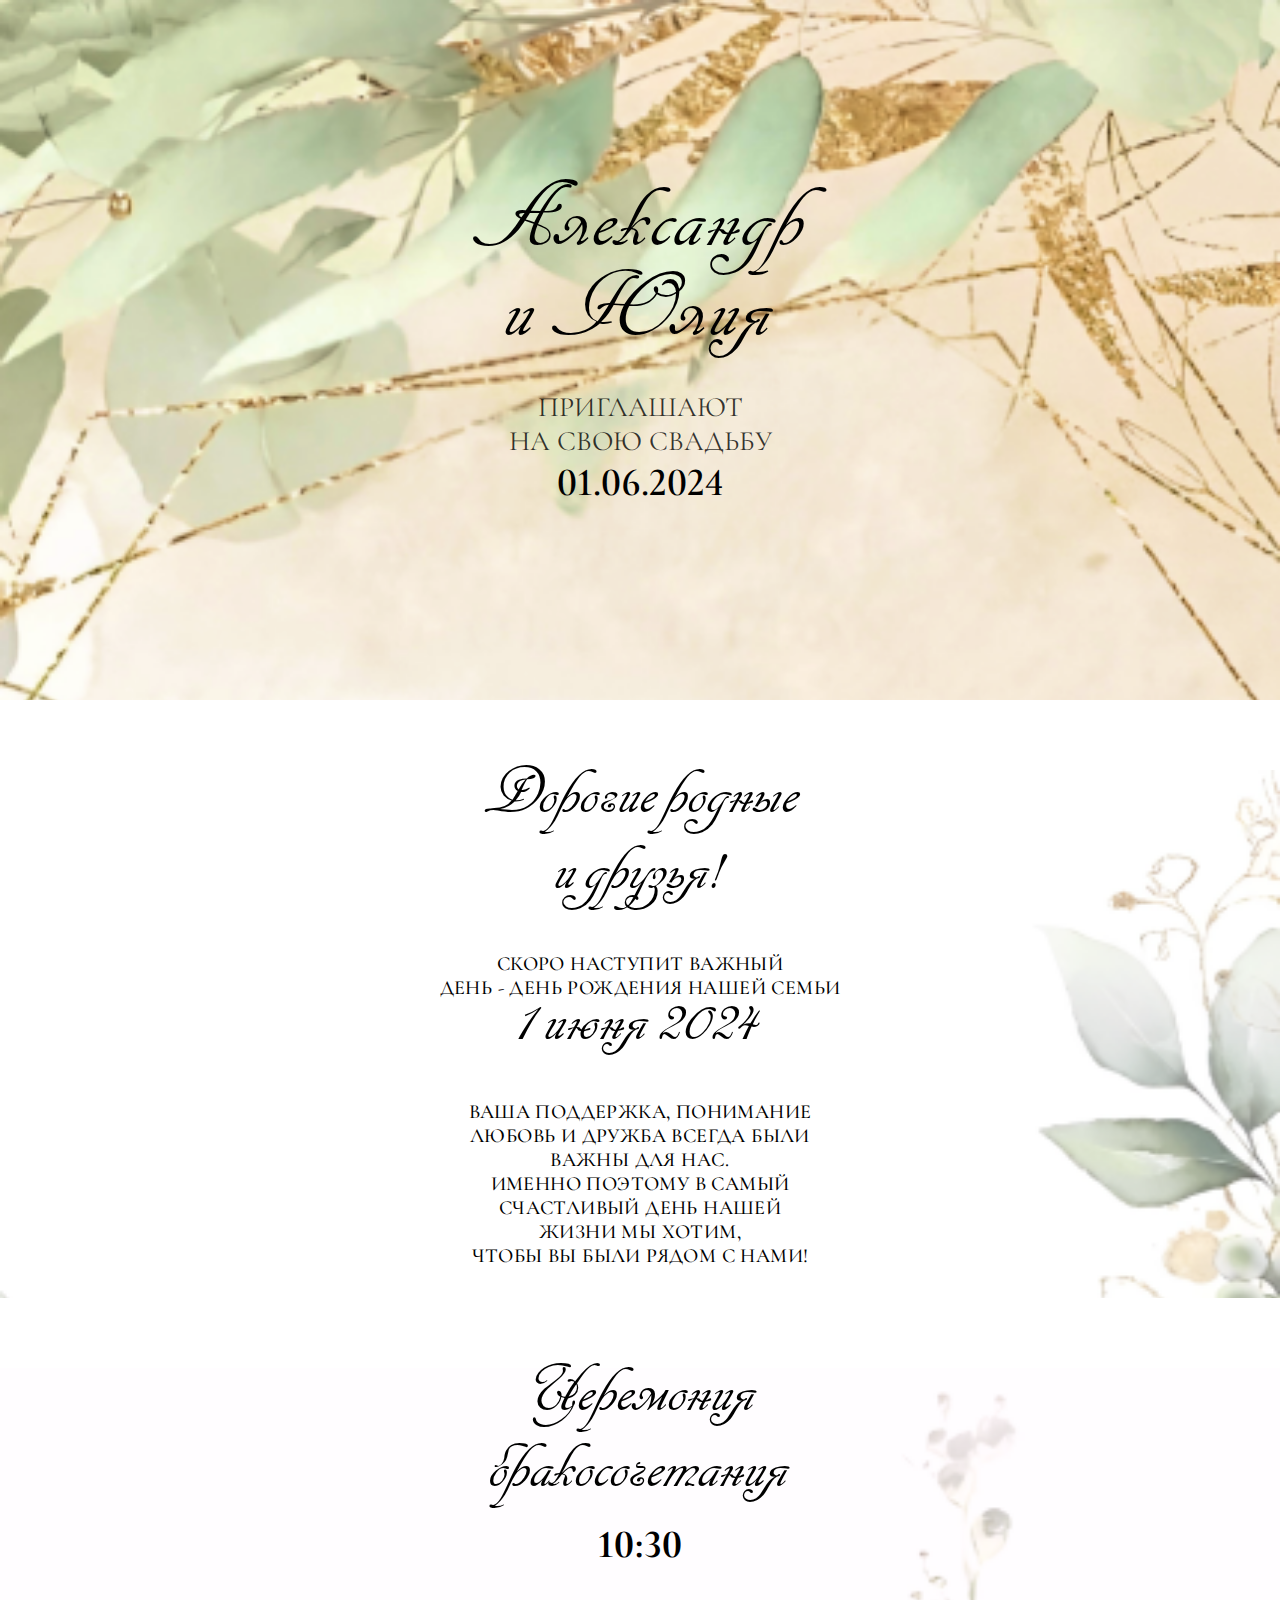
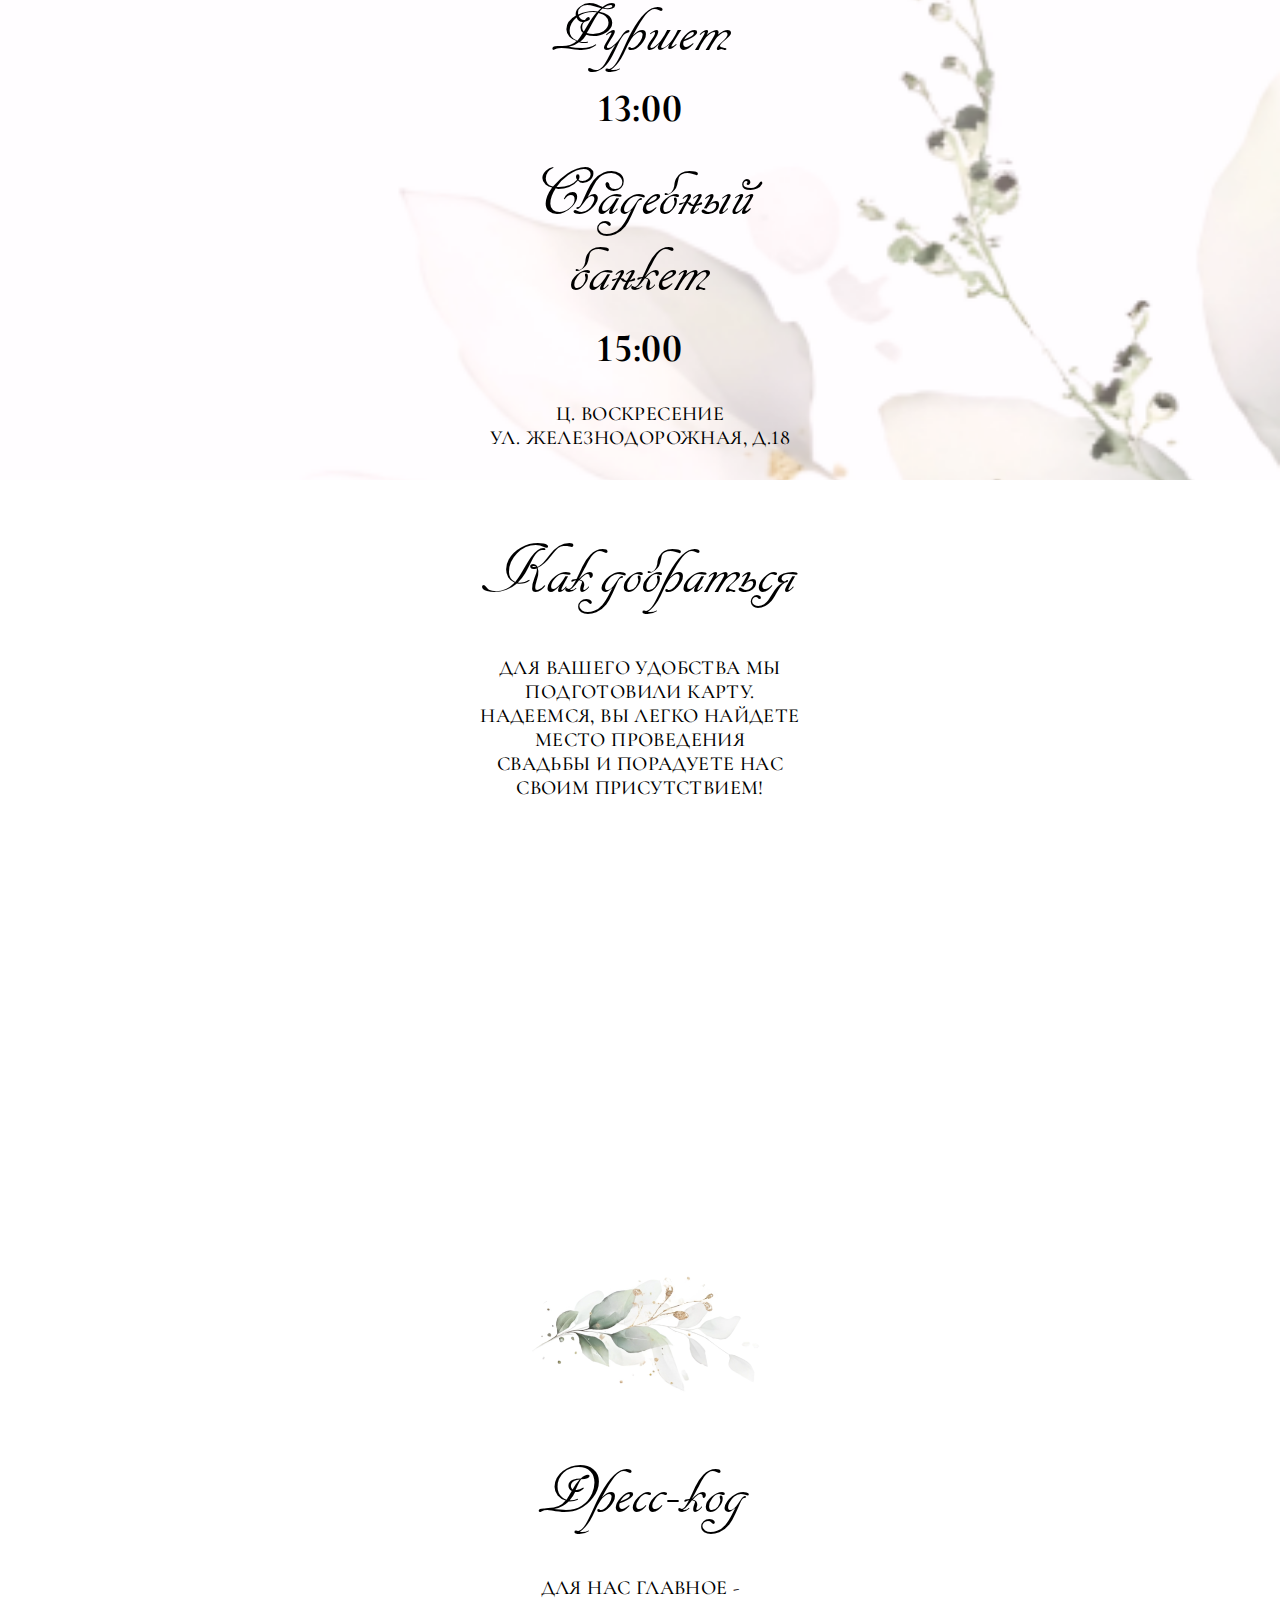
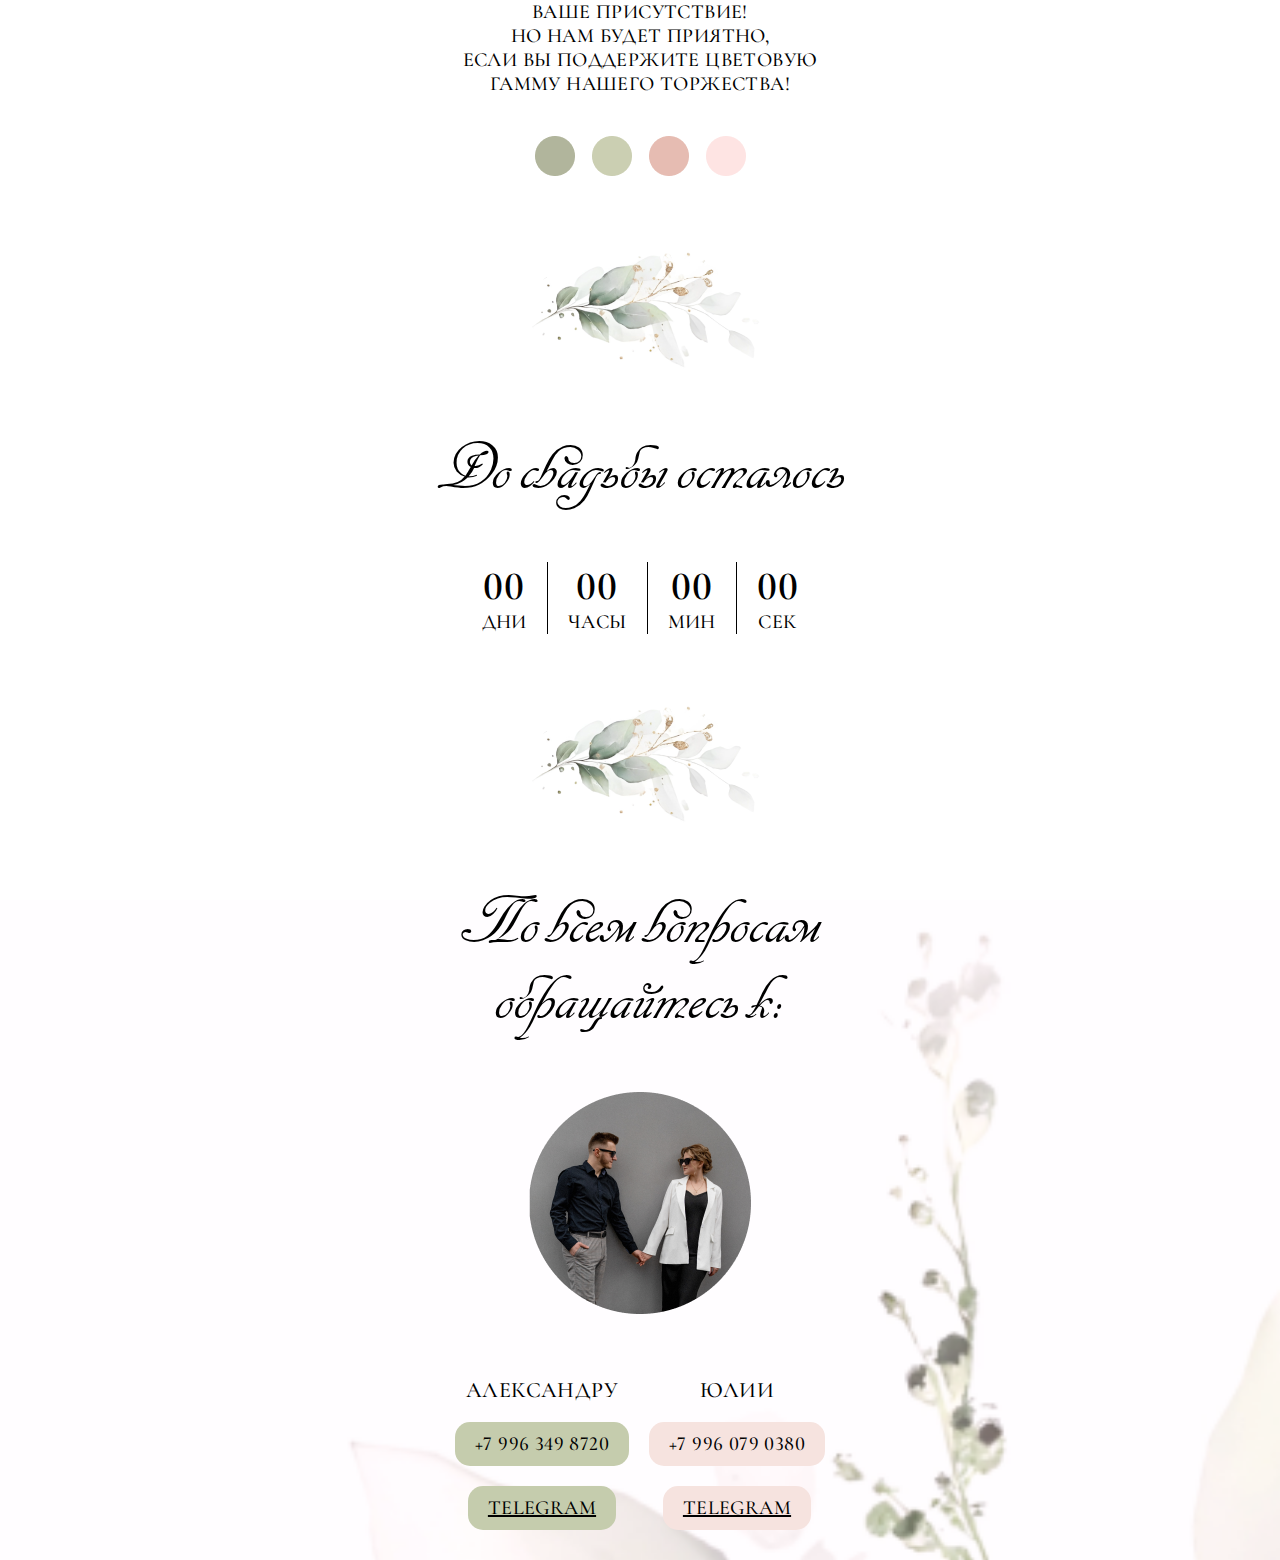
==== index.html @ e4b059ee "Add files via upload" ====
<!DOCTYPE html>
<html lang="ru">

<head>
    <title>Приглашение на свадьбу</title>
    <meta charset="UTF-8">
    <meta name="description" content="Приглашение на свадьбу">
    <meta name="keywords" content="свадьба, приглашение, праздник">
    <meta name="author" content="vsecoder">
    <link rel="stylesheet" href="style.css">
    <script src="script.js" defer></script>
</head>

<body>
    <header>
        <h1>Александр <br>
            и Юлия</h1>

        <h3>ПРИГЛАШАЮТ <br> НА СВОЮ СВАДЬБУ</h3>

        <h2>01.06.2024</h2>
    </header>
    <main>
        <section>
            <h2>Дорогие родные <br>
                и друзья!</h2>
            <p>
                Скоро наступит важный <br>
                день - день рождения нашей семьи
            </p>
            <h3>1 июня 2024</h3>
            <p>
                Ваша поддержка, понимание <br>
                любовь и дружба всегда были <br>
                важны для наc. <br>
                именно поэтому в самый <br>
                счастливый день нашей <br>
                жизни мы хотим, <br>
                чтобы вы были рядом с нами!
            </p>
        </section>
        <section>
            <h2>Церемония <br>
                бракосочетания</h2>
            <h4>10:30</h4>

            <h2>Фуршет</h2>
            <h4>13:00</h4>

            <h2>Свадебный <br>
                банкет</h2>
            <h4>15:00</h4>

            <p>ц. Воскресение <br>
                ул. Железнодорожная, д.18</p>
        </section>
        <section>
            <h2>Как добраться</h2>
            <p>Для вашего удобства мы <br>
                подготовили карту. <br>
                надеемся, вы легко найдете <br>
                место проведения <br>
                свадьбы и порадуете нас <br>
                своим присутствием!</p>
            <div style="position:relative;overflow:hidden;margin-top: 50px;">
                <iframe
                    src="https://yandex.ru/map-widget/v1/?ll=36.106445%2C52.977973&mode=search&oid=1044038209&ol=biz&z=17.13"
                    width="350" height="350" frameborder="0" allowfullscreen="true" style="position:relative;">
                </iframe>
            </div>
        </section>
        <img src="img/hr.png" alt="hr" class="hr">
        <section>
            <h2>Дресс-код</h2>

            <p>
                для нас главное - <br>
                ваше присутствие! <br>
                НО НАМ БУДЕТ ПРИЯТНО, <br>
                ЕСЛИ ВЫ ПОДДЕРЖИТЕ ЦВЕТОВУЮ <br>
                ГАММУ НАШЕГО ТОРЖЕСТВА!
            </p>

            <img src="img/code.png" alt="code">
        </section>
        <img src="img/hr.png" alt="hr" class="hr">
        <section>
            <h2>До свадьбы осталось</h2>

            <div id="timer" class="timer">
                <div class="timer__item">
                    <span class="timer__number" id="days">00</span>
                    <span class="timer__text">дни</span>
                </div>
                <div class="timer__item">
                    <span class="timer__number" id="hours">00</span>
                    <span class="timer__text">часы</span>
                </div>
                <div class="timer__item">
                    <span class="timer__number" id="minutes">00</span>
                    <span class="timer__text">мин</span>
                </div>
                <div class="timer__item">
                    <span class="timer__number" id="seconds">00</span>
                    <span class="timer__text">сек</span>
                </div>
            </div>
        </section>
        <img src="img/hr.png" alt="hr">
        <section>
            <h2>По всем вопросам <br>
                обращайтесь к:</h2>

            <img src="img/ellipse.png" alt="ellipse">

            <div class="contacts">
                <div class="contacts__item">
                    <h4>Александру</h4>
                    <p>+7 996 349 8720</p>
                    <p><a href="#">TELEGRAM</a></p>
                </div>

                <div class="contacts__item">
                    <h4>Юлии</h4>
                    <p>+7 996 079 0380</p>
                    <p><a href="#">TELEGRAM</a></p>
                </div>
            </div>
        </section>
    </main>
</body>

</html>
---- style.css ----
/* default styles */
@import url('https://fonts.googleapis.com/css2?family=Cormorant+Infant:ital,wght@0,300;0,400;0,500;0,600;0,700;1,300;1,400;1,500;1,600;1,700&display=swap');

@font-face {
    font-family: 'Cancellaresca';
    src: url('font/1cancellarescascriptletplain10.ttf') format('truetype');
}

h1 {
    font-size: 96px;
    padding: 0;
    margin: 0;
}

h2 {
    font-size: 40px;
    padding: 0;
    margin: 0;
}

h3 {
    font-size: 28px;
    padding: 0;
    margin: 0;
}

h4 {
    font-size: 40px;
    padding: 0;
    margin: 0;
}

p {
    padding: 0;
    margin: 0;
    margin-top: 30px;
    font-family: 'Cormorant Infant';

    font-style: normal;
    font-weight: 500;
    font-size: 20px;
    line-height: 24px;
    text-align: center;
    letter-spacing: 0.02em;
    text-transform: uppercase;

    color: #000000;
}

body {
    text-align: center;
    margin: 0;
    padding: 0;
}

/* header styles */

header h1 {
    font-family: 'Cancellaresca', serif;
    font-weight: 100;
    line-height: 90px;
    letter-spacing: 0.02em;
}

header h2 {
    font-family: 'Cormorant Infant';
    font-style: normal;
    font-weight: 600;
    font-size: 40px;
    text-transform: uppercase;
}

header h3 {
    margin-top: 15px;
    font-family: "Cormorant Infant", serif;
    font-style: normal;
    font-weight: 400;
    font-size: 28px;
    text-transform: uppercase;
    color: rgba(0, 0, 0, 0.8);
}

header {
    background-image: url('img/header.png');
    background-repeat: no-repeat;
    background-size: cover;
    height: 700px;
    width: 100%;

    display: flex;
    flex-direction: column;
    align-items: center;
    justify-content: center;
    align-self: center;
}


/* section styles */

section {
    margin-top: 70px;
}

section h3 {
    font-family: "Cancellaresca", serif;
    font-style: normal;
    font-weight: 5;
    font-size: 70px;
    line-height: 100%;
    text-align: center;
    letter-spacing: 0.02em;
}

section h2 {
    font-family: 'Cancellaresca',
        serif;
    font-style: normal;
    font-weight: 100;
    font-size: 70px;

    margin-top: 40px;
}

section h4 {
    font-family: 'Cormorant Infant', serif;
    font-style: normal;
    font-weight: bold;
    font-size: 40px;
    line-height: 48px;
    text-align: center;
    letter-spacing: 0.02em;
    text-transform: uppercase;
}

img {
    margin-top: 40px;
}

section {
    padding-bottom: 30px;
}


section:nth-child(1) {
    background-image: url('img/section1.png');
    background-repeat: no-repeat;
    background-size: cover;
}

section:nth-child(2) {
    background-image: url('img/section2.png');
    background-repeat: no-repeat;
    background-size: cover;
}

section:nth-child(9) {
    background-image: url('img/section6.png');
    background-repeat: no-repeat;
    background-size: cover;
}


/* timer */

.timer {
    display: flex;
    justify-content: center;
    margin-top: 40px;
}

.timer__item {
    display: flex;
    flex-direction: column;
    align-items: center;
    margin: 0 10px;
}

.timer__item:not(:last-child) {
    border-right: 1px solid #000000;
    padding-right: 20px;
}

.timer__number {
    font-family: 'Cormorant Infant', serif;
    font-style: normal;
    font-weight: 600;
    font-size: 40px;
    line-height: 48px;
    text-align: center;
    letter-spacing: 0.02em;
    text-transform: uppercase;
}

.timer__text {
    font-family: 'Cormorant Infant', serif;
    font-style: normal;
    font-weight: 500;
    font-size: 20px;
    line-height: 24px;
    text-align: center;
    letter-spacing: 0.02em;
    text-transform: uppercase;
}

/*
            <div class="contacts">
                <h4>Александру</h4>
                <p>+7 996 349 8720</p>
                <p><a href="#">TELEGRAM</a></p>
            </div>

            <div class="contacts">
                <h4>Юлии</h4>
                <p>+7 996 079 0380</p>
                <p><a href="#">TELEGRAM</a></p>
            </div>
*/

.contacts {
    display: flex;
    justify-content: center;
    margin-top: 60px;
}

.contacts__item {
    display: flex;
    flex-direction: column;
    align-items: center;
    margin: 0 10px;
}

.contacts__item h4 {
    font-family: 'Cormorant Infant', serif;
    font-style: normal;
    font-weight: 500;
    font-size: 22px;
    line-height: 24px;
    text-align: center;
    letter-spacing: 0.02em;
    text-transform: uppercase;
}

.contacts__item p {
    font-family: 'Cormorant Infant', serif;
    font-style: normal;
    font-weight: 500;
    font-size: 20px;
    line-height: 24px;
    text-align: center;
    letter-spacing: 0.02em;
    text-transform: uppercase;

    background-color: #C5CCAD;
    padding: 10px 20px;
    border-radius: 15px;

    margin-top: 20px;
}

a {
    text-decoration: line;
    color: #000000;
}

.contacts__item:nth-child(2) p {
    background-color: #F6E3DF;
}
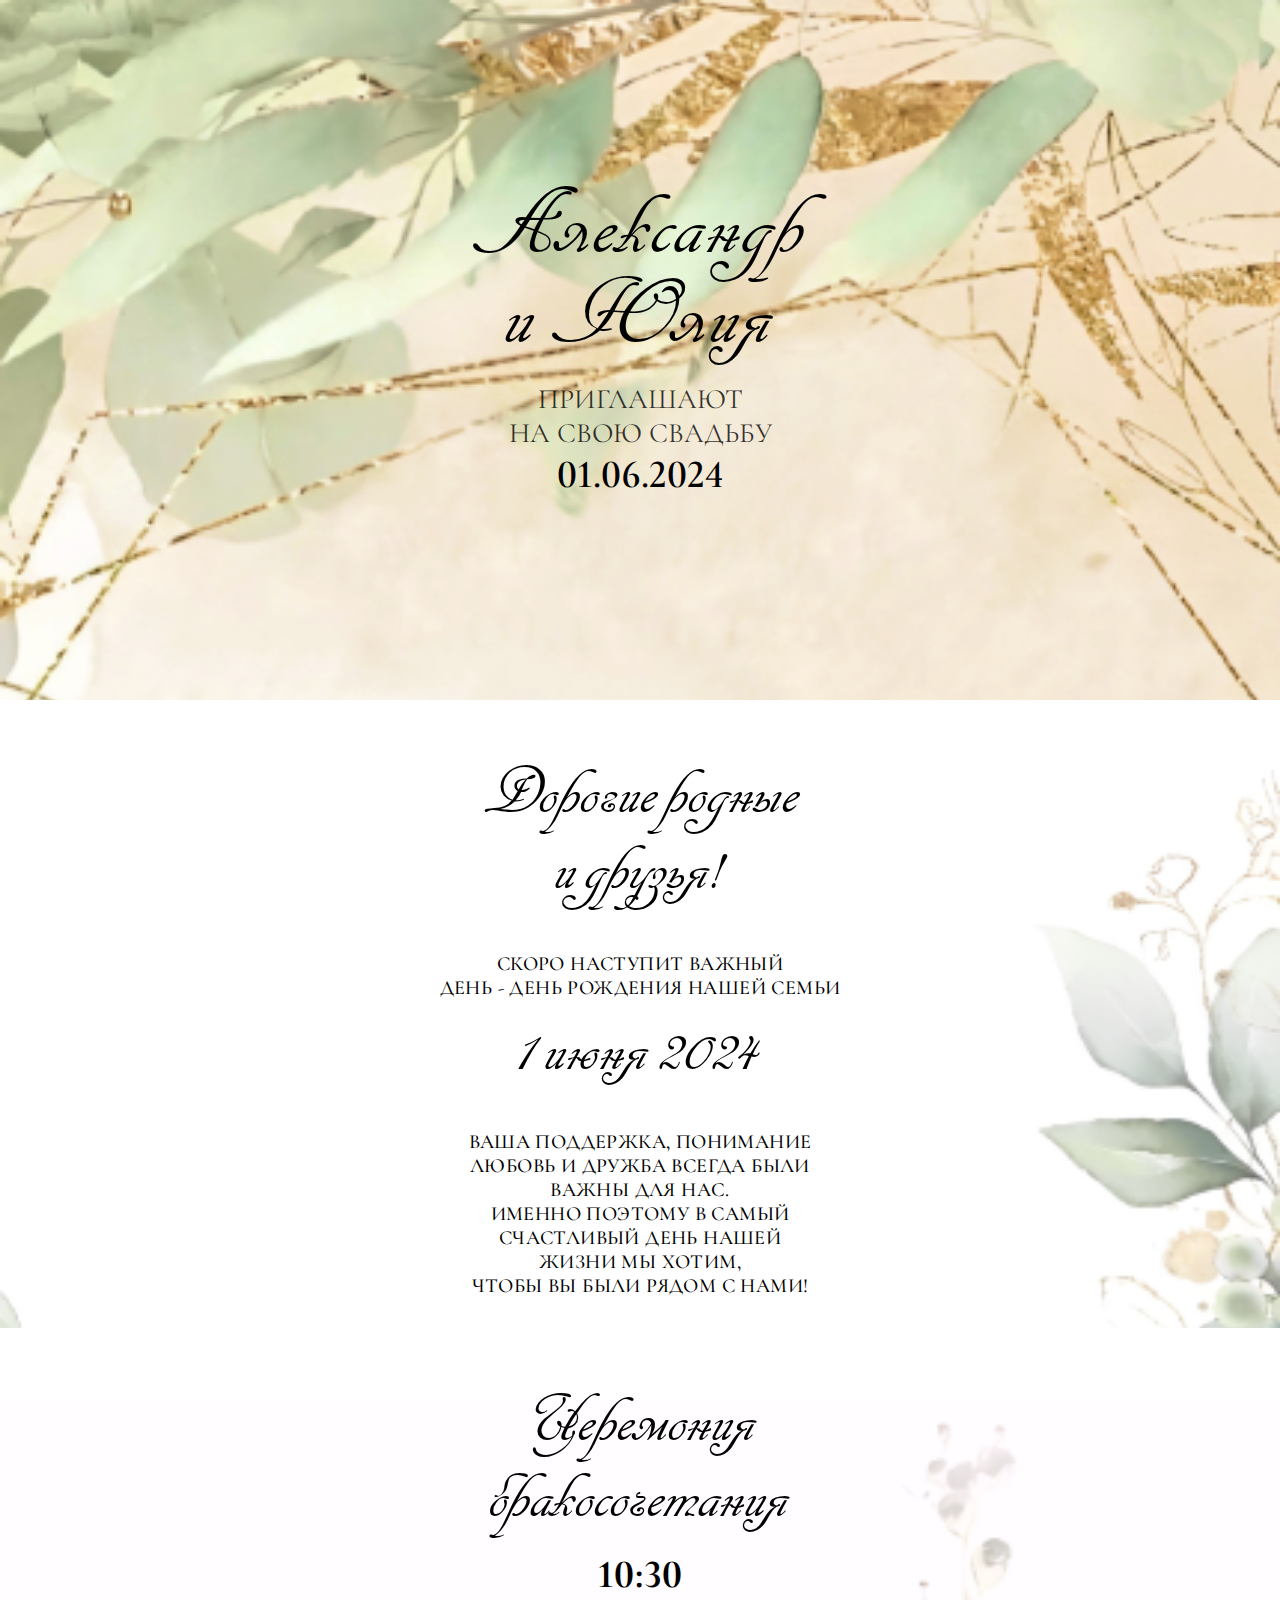
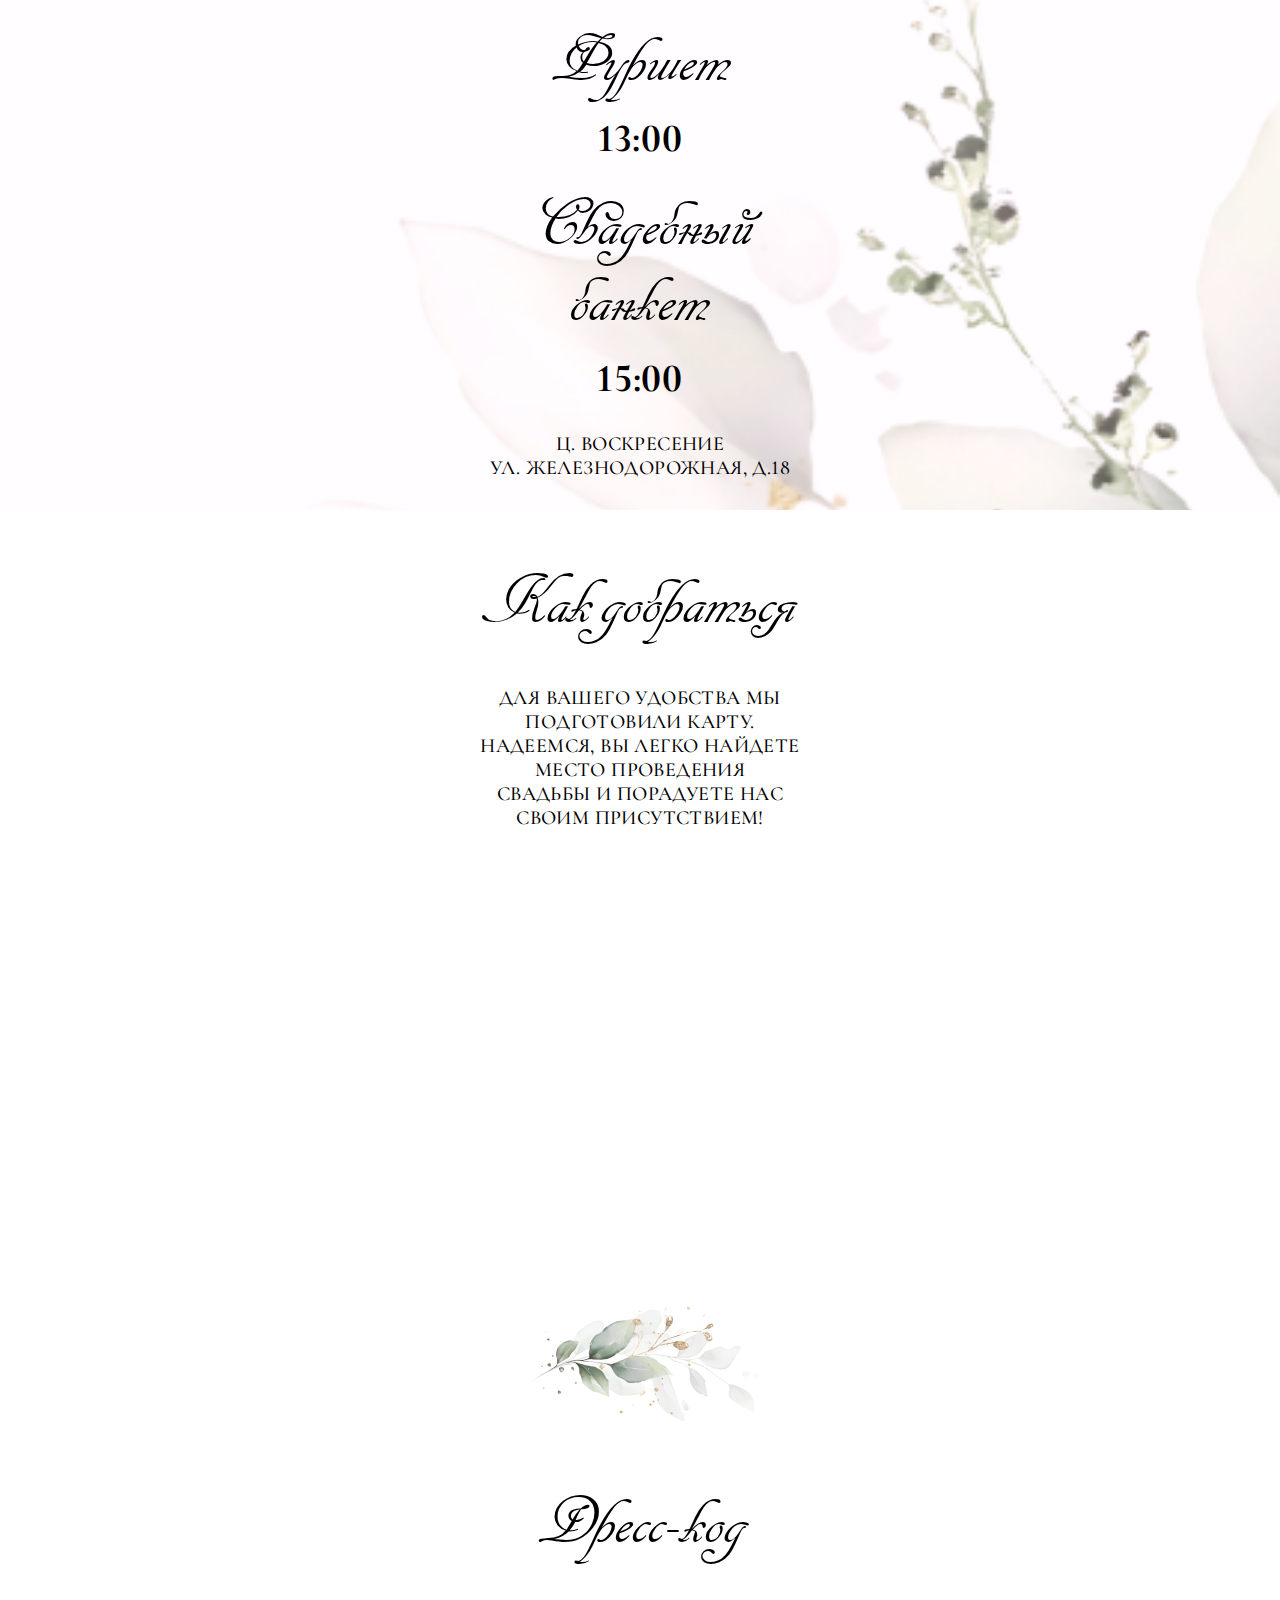
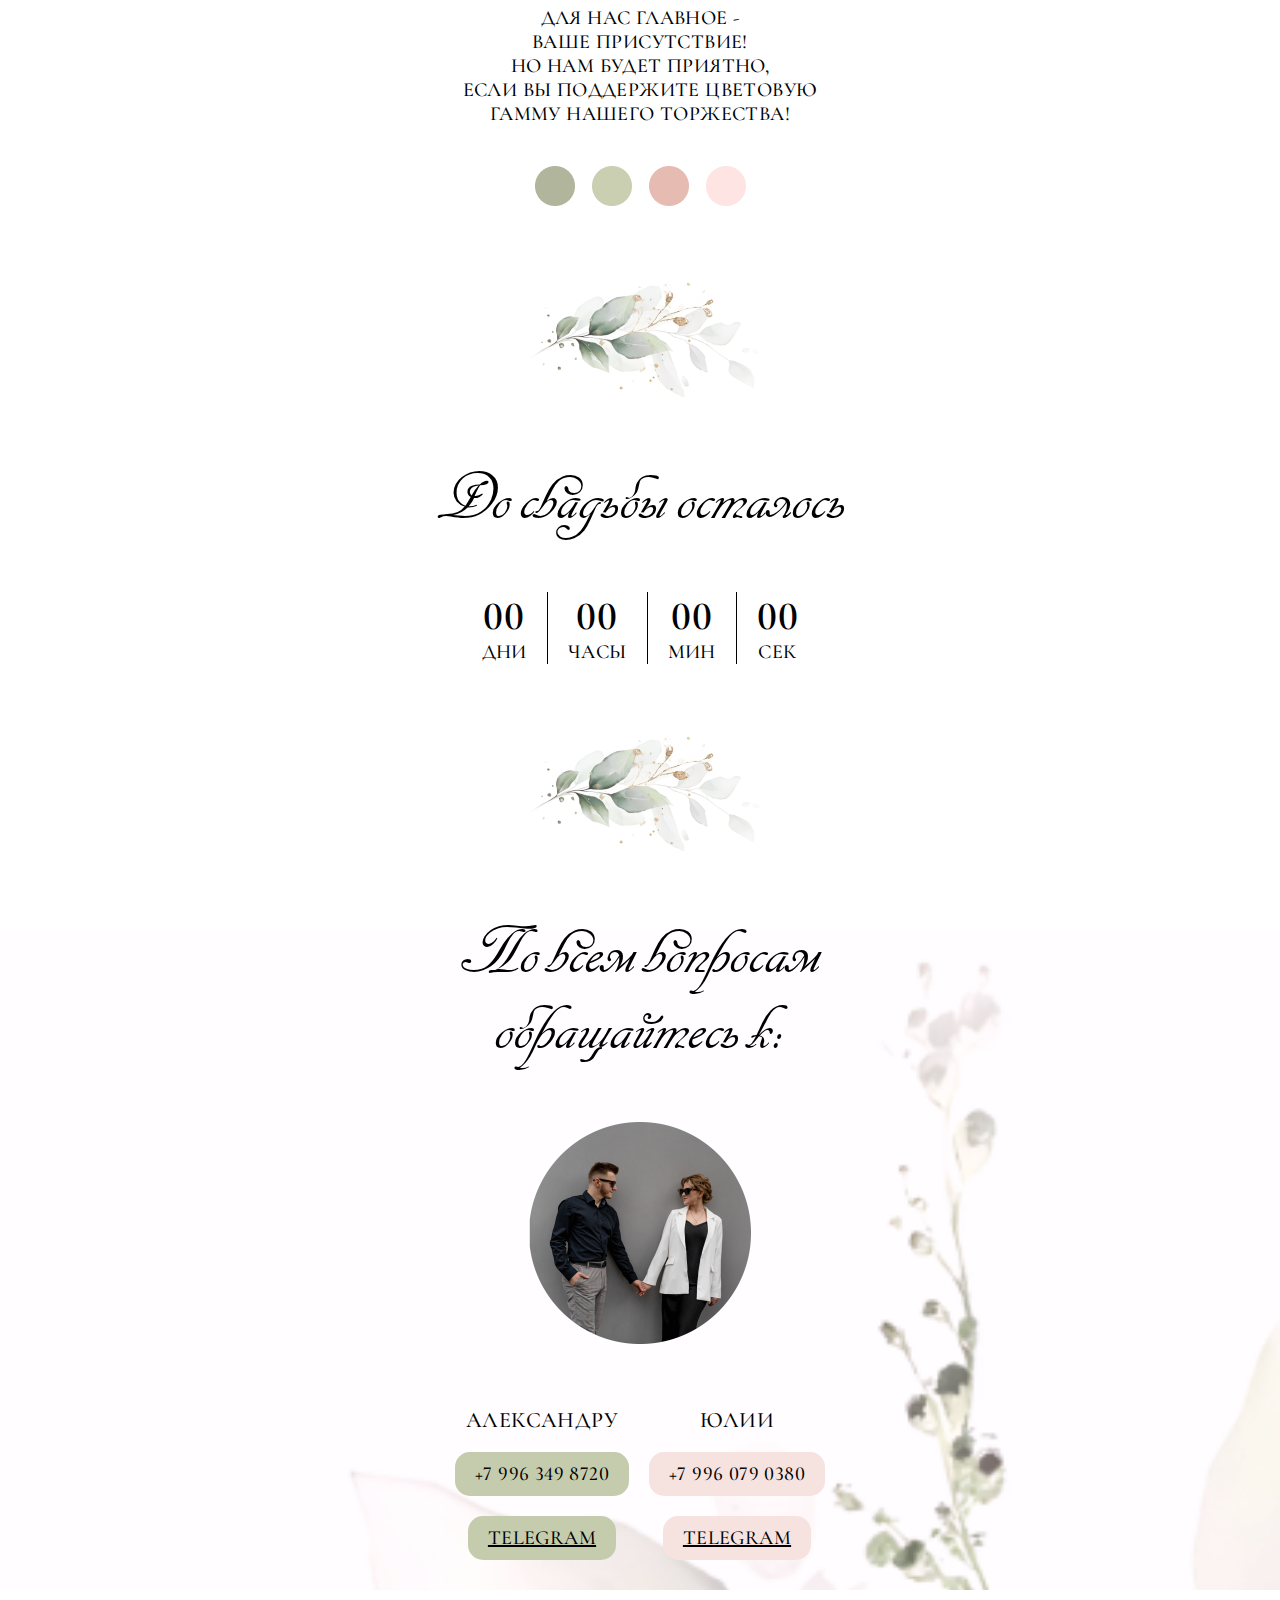
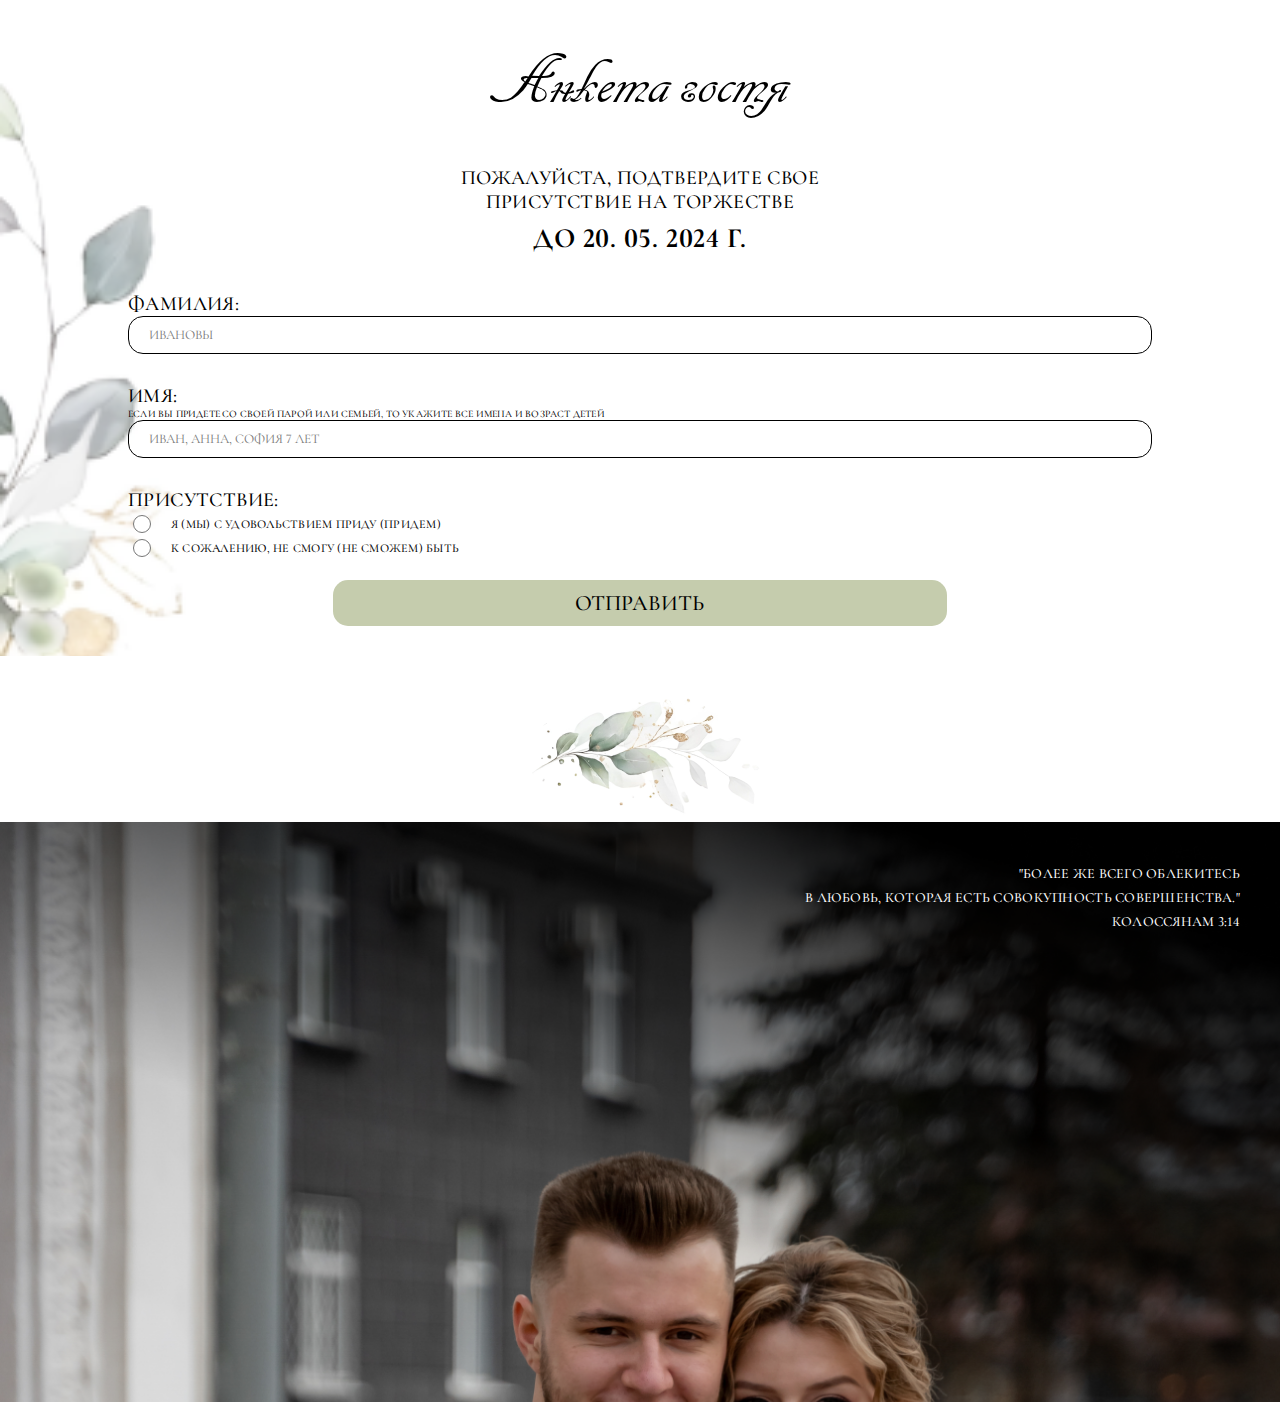
==== commit 042e14b2: "Add footer and form" ====
--- a/index.html
+++ b/index.html
@@ -9,6 +9,7 @@
     <meta name="author" content="vsecoder">
     <link rel="stylesheet" href="style.css">
     <script src="script.js" defer></script>
+    <meta name="viewport" content="width=device-width, initial-scale=1.0">
 </head>
 
 <body>
@@ -111,23 +112,61 @@
             <h2>По всем вопросам <br>
                 обращайтесь к:</h2>
 
-            <img src="img/ellipse.png" alt="ellipse">
+            <img src="img/ellipse.png" alt="ellipse" width="222" height="222" class="ellipse">
 
             <div class="contacts">
                 <div class="contacts__item">
                     <h4>Александру</h4>
                     <p>+7 996 349 8720</p>
-                    <p><a href="#">TELEGRAM</a></p>
+                    <p><a href="https://t.me/Sasha_bogom">TELEGRAM</a></p>
                 </div>
 
                 <div class="contacts__item">
                     <h4>Юлии</h4>
                     <p>+7 996 079 0380</p>
-                    <p><a href="#">TELEGRAM</a></p>
+                    <p><a href="https://t.me/yliaandreevna">TELEGRAM</a></p>
                 </div>
             </div>
         </section>
+        <section>
+            <h2>Анкета гостя</h2>
+
+            <p>
+                пожалуйста, подтвердите свое <br>
+                присутствие на торжестве
+            </p>
+
+            <h5>до 20. 05. 2024 г.</h5>
+
+            <form>
+                <p>фамилия:</p>
+                <input type="text" placeholder="Ивановы">
+                <p>имя:</p>
+                <span>Если вы придете со своей парой или семьей, то укажите все имена
+                    и возраст детей</span>
+                <input type="text" placeholder="Иван, Анна, София 7 лет">
+
+                <p>присутствие:</p>
+                <label>
+                    <input type="radio" name="confirm" value="yes">
+                    <span>я (мы) с удовольствием приду (придем)</span>
+                </label>
+                <label>
+                    <input type="radio" name="confirm" value="no">
+                    <span>к сожалению, не смогу (не сможем) быть</span>
+                </label>
+
+                <input type="submit" value="Отправить">
+            </form>
+        </section>
+        <img src="img/hr.png" alt="hr">
     </main>
+    <footer>
+        <p>"Более же всего облекитесь <br>
+            в любовь, которая есть совокупность совершенства."</p>
+
+        <p>Колоссянам 3:14</p>
+    </footer>
 </body>
 
 </html>--- a/style.css
+++ b/style.css
@@ -71,7 +71,6 @@
 }
 
 header h3 {
-    margin-top: 15px;
     font-family: "Cormorant Infant", serif;
     font-style: normal;
     font-weight: 400;
@@ -102,6 +101,7 @@
 }
 
 section h3 {
+    margin-top: 30px;
     font-family: "Cancellaresca", serif;
     font-style: normal;
     font-weight: 5;
@@ -132,6 +132,18 @@
     text-transform: uppercase;
 }
 
+section h5 {
+    font-family: 'Cormorant Infant', serif;
+    font-style: normal;
+    font-weight: bold;
+    font-size: 28px;
+    line-height: 48px;
+    text-align: center;
+    letter-spacing: 0.02em;
+    text-transform: uppercase;
+    margin: 0;
+}
+
 img {
     margin-top: 40px;
 }
@@ -154,7 +166,13 @@
 }
 
 section:nth-child(9) {
-    background-image: url('img/section6.png');
+    background-image: url('img/section3.png');
+    background-repeat: no-repeat;
+    background-size: cover;
+}
+
+section:nth-child(10) {
+    background-image: url('img/section4.png');
     background-repeat: no-repeat;
     background-size: cover;
 }
@@ -202,20 +220,6 @@
     text-transform: uppercase;
 }
 
-/*
-            <div class="contacts">
-                <h4>Александру</h4>
-                <p>+7 996 349 8720</p>
-                <p><a href="#">TELEGRAM</a></p>
-            </div>
-
-            <div class="contacts">
-                <h4>Юлии</h4>
-                <p>+7 996 079 0380</p>
-                <p><a href="#">TELEGRAM</a></p>
-            </div>
-*/
-
 .contacts {
     display: flex;
     justify-content: center;
@@ -264,4 +268,97 @@
 
 .contacts__item:nth-child(2) p {
     background-color: #F6E3DF;
+}
+
+/* form styles */
+
+form {
+    display: flex;
+    flex-direction: column;
+    align-items: left;
+    margin: 0 auto;
+    width: 80%;
+    text-align: left;
+}
+
+form span {
+    font-family: 'Cormorant Infant', serif;
+    font-style: normal;
+    font-weight: 500;
+    font-size: 10px;
+    line-height: 12px;
+    letter-spacing: 0.02em;
+    text-transform: uppercase;
+}
+
+form p {
+    text-align: left;
+}
+
+form input {
+    background: rgba(0, 0, 0, 0);
+    color: #000;
+    border: black 1px solid;
+    padding: 10px 20px;
+    border-radius: 15px;
+    font-family: 'Cormorant Infant', serif;
+    text-transform: uppercase;
+}
+
+form input[type="submit"] {
+    background-color: #C5CCAD;
+    margin: 0 auto;
+    margin-top: 20px;
+    width: 60%;
+    font-size: 22px;
+    font-family: 'Cormorant Infant', serif;
+    text-transform: uppercase;
+    border: none;
+    font-weight: 500;
+}
+
+input[type="radio"] {
+    left: 0px;
+    top: 0px;
+    width: 18px;
+    height: 18px;
+    border: 1px solid #dddddd;
+    background-color: #ffffff;
+    margin-right: 20px;
+}
+
+input[type="radio"]:checked {
+    background-color: #C5CCAD;
+    сolor: #000000;
+}
+
+label {
+    display: inline-flex;
+}
+
+label span {
+    font-family: 'Cormorant Infant', serif;
+    font-style: normal;
+    font-weight: 500;
+    font-size: 12px;
+    line-height: 24px;
+    letter-spacing: 0.02em;
+    text-transform: uppercase;
+}
+
+/* footer styles */
+
+footer p {
+    font-size: 14px;
+    text-align: right;
+    margin: 0;
+    color: white;
+}
+
+footer {
+    background-image: url('img/footer.png');
+    height: 500px;
+    padding: 40px;
+    background-repeat: no-repeat;
+    background-size: cover;
 }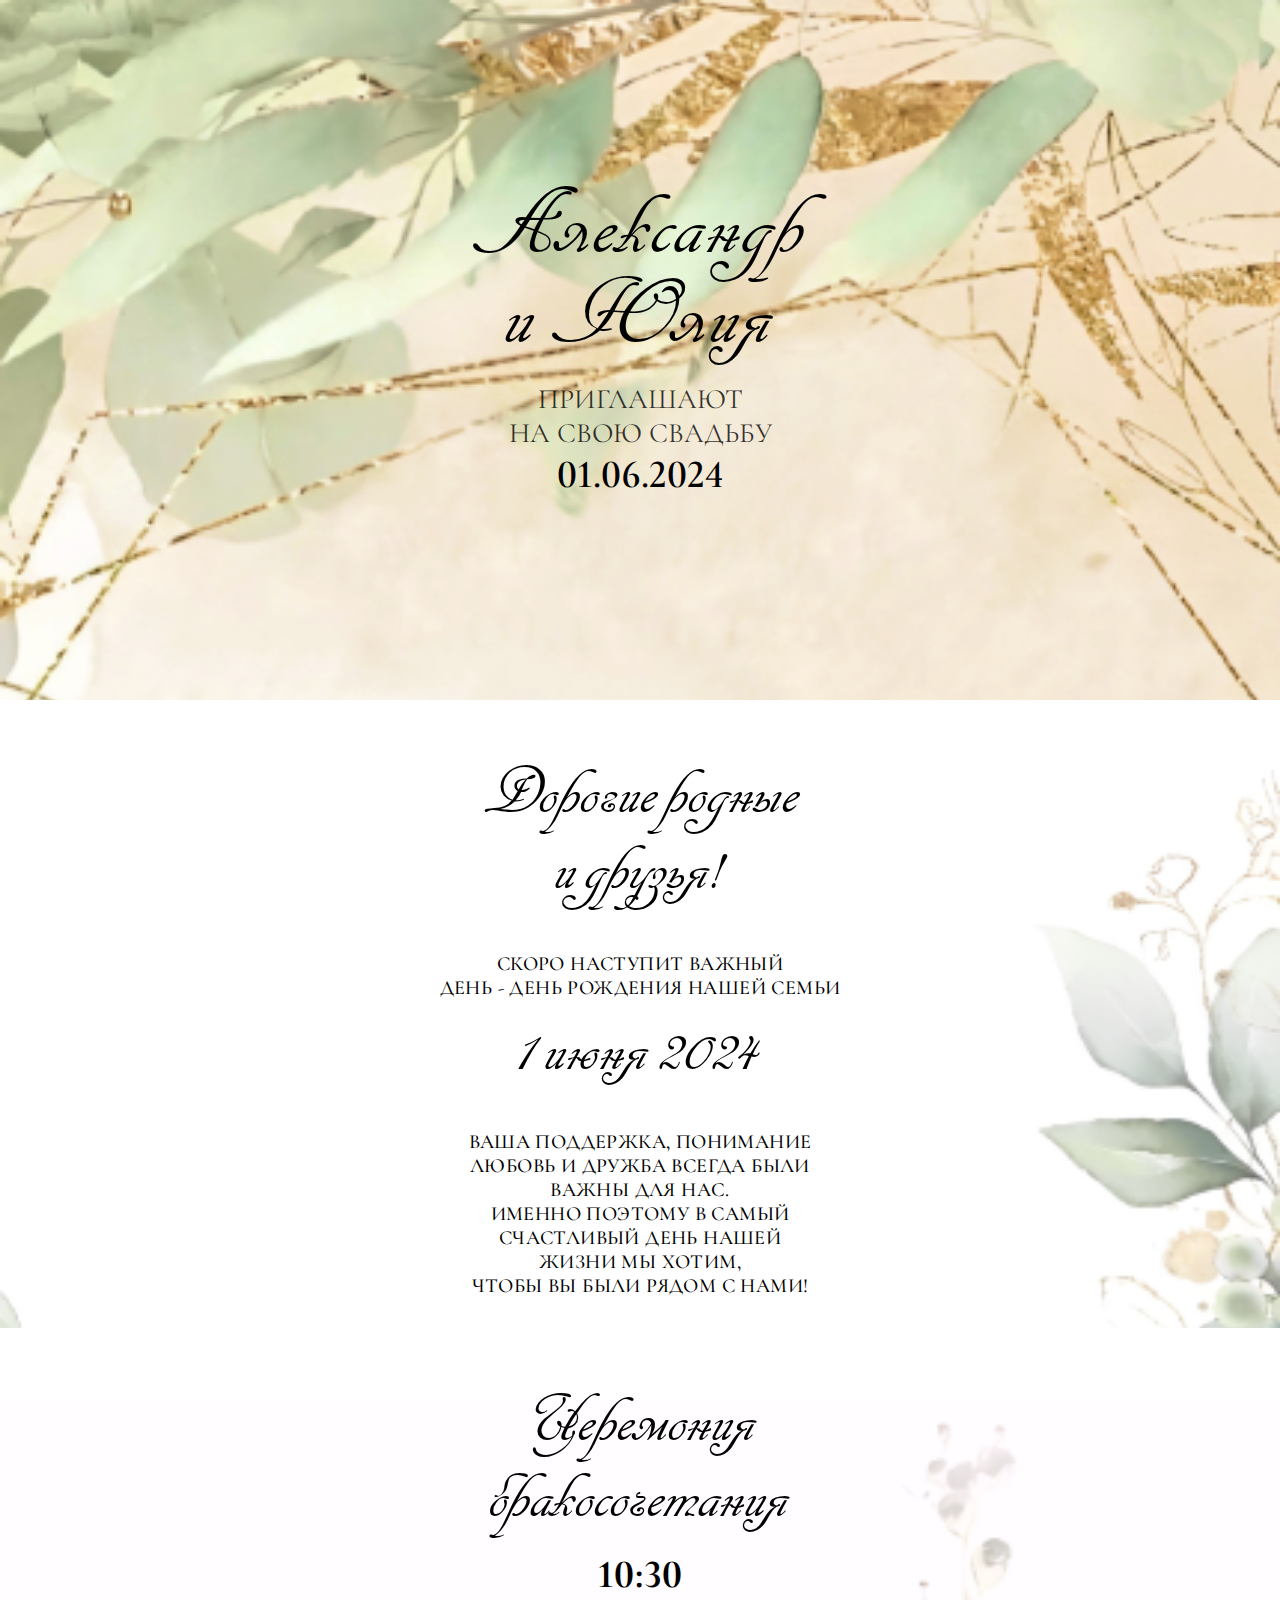
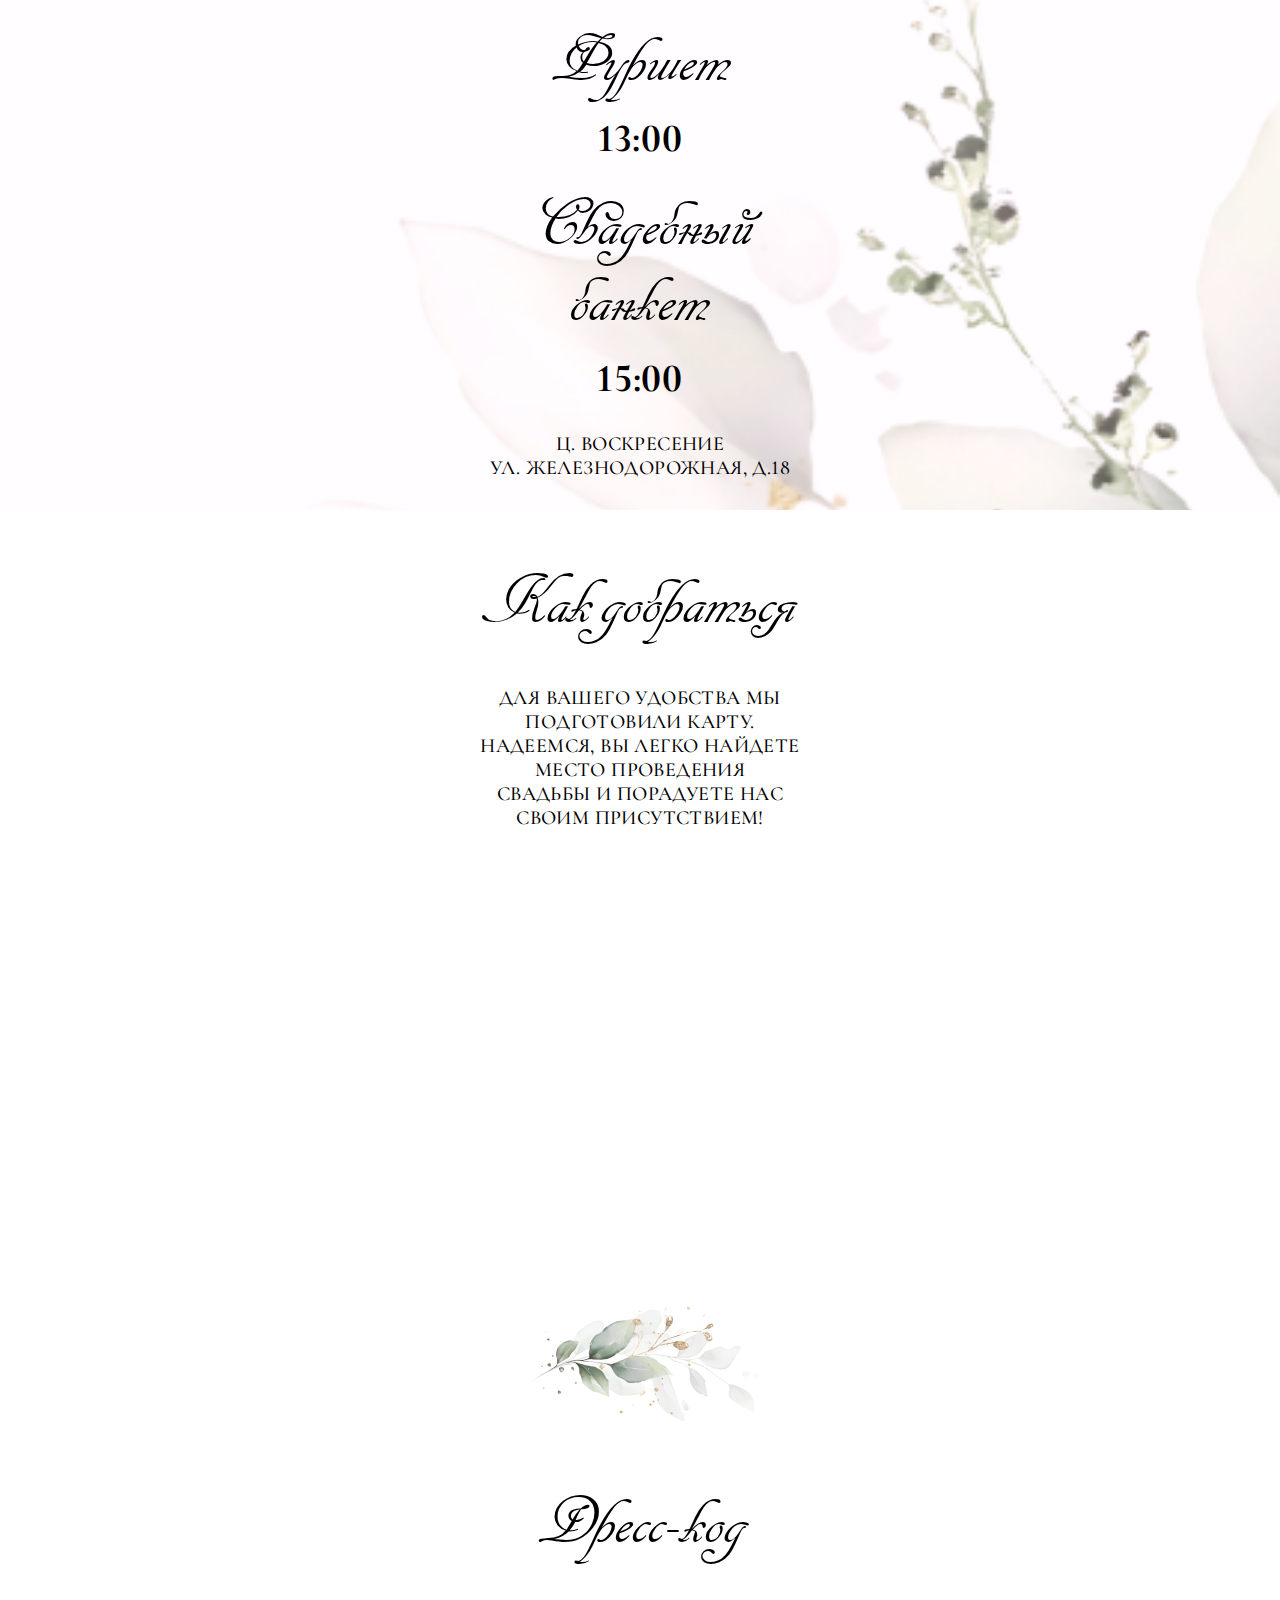
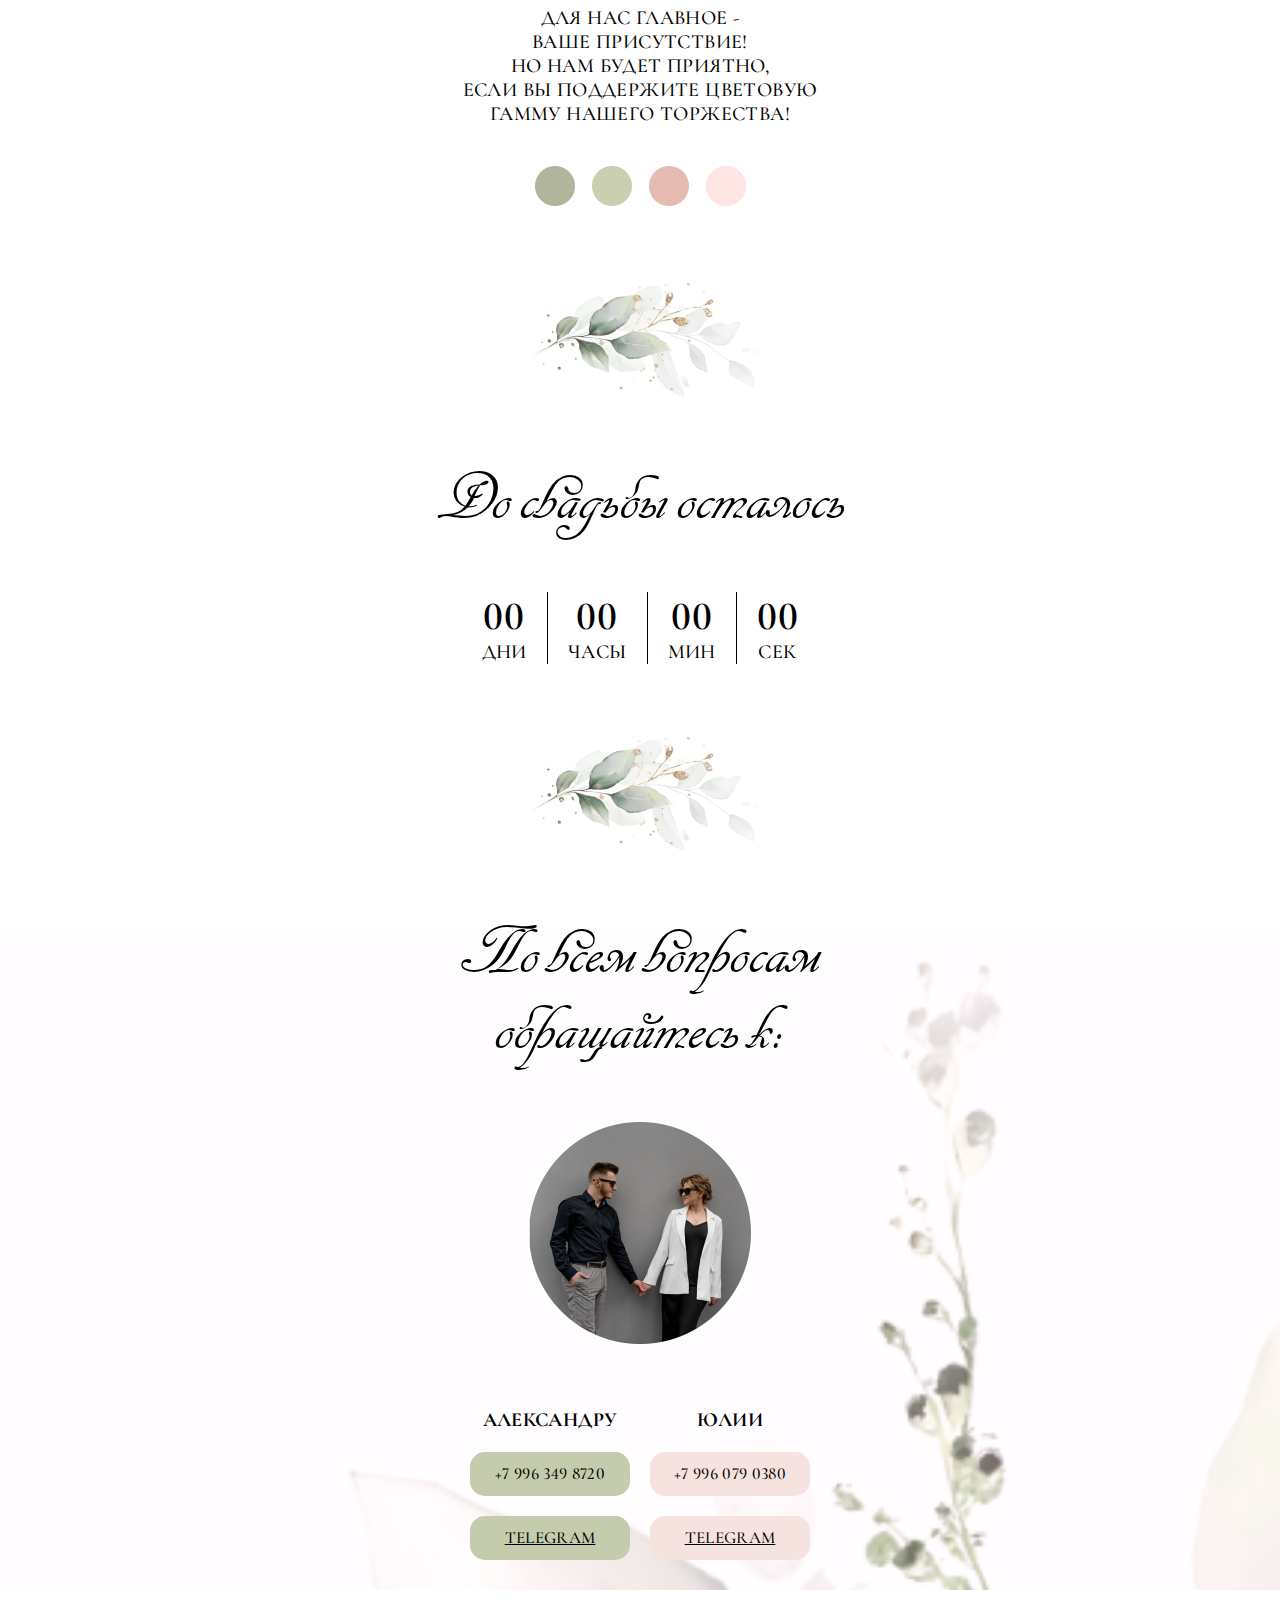
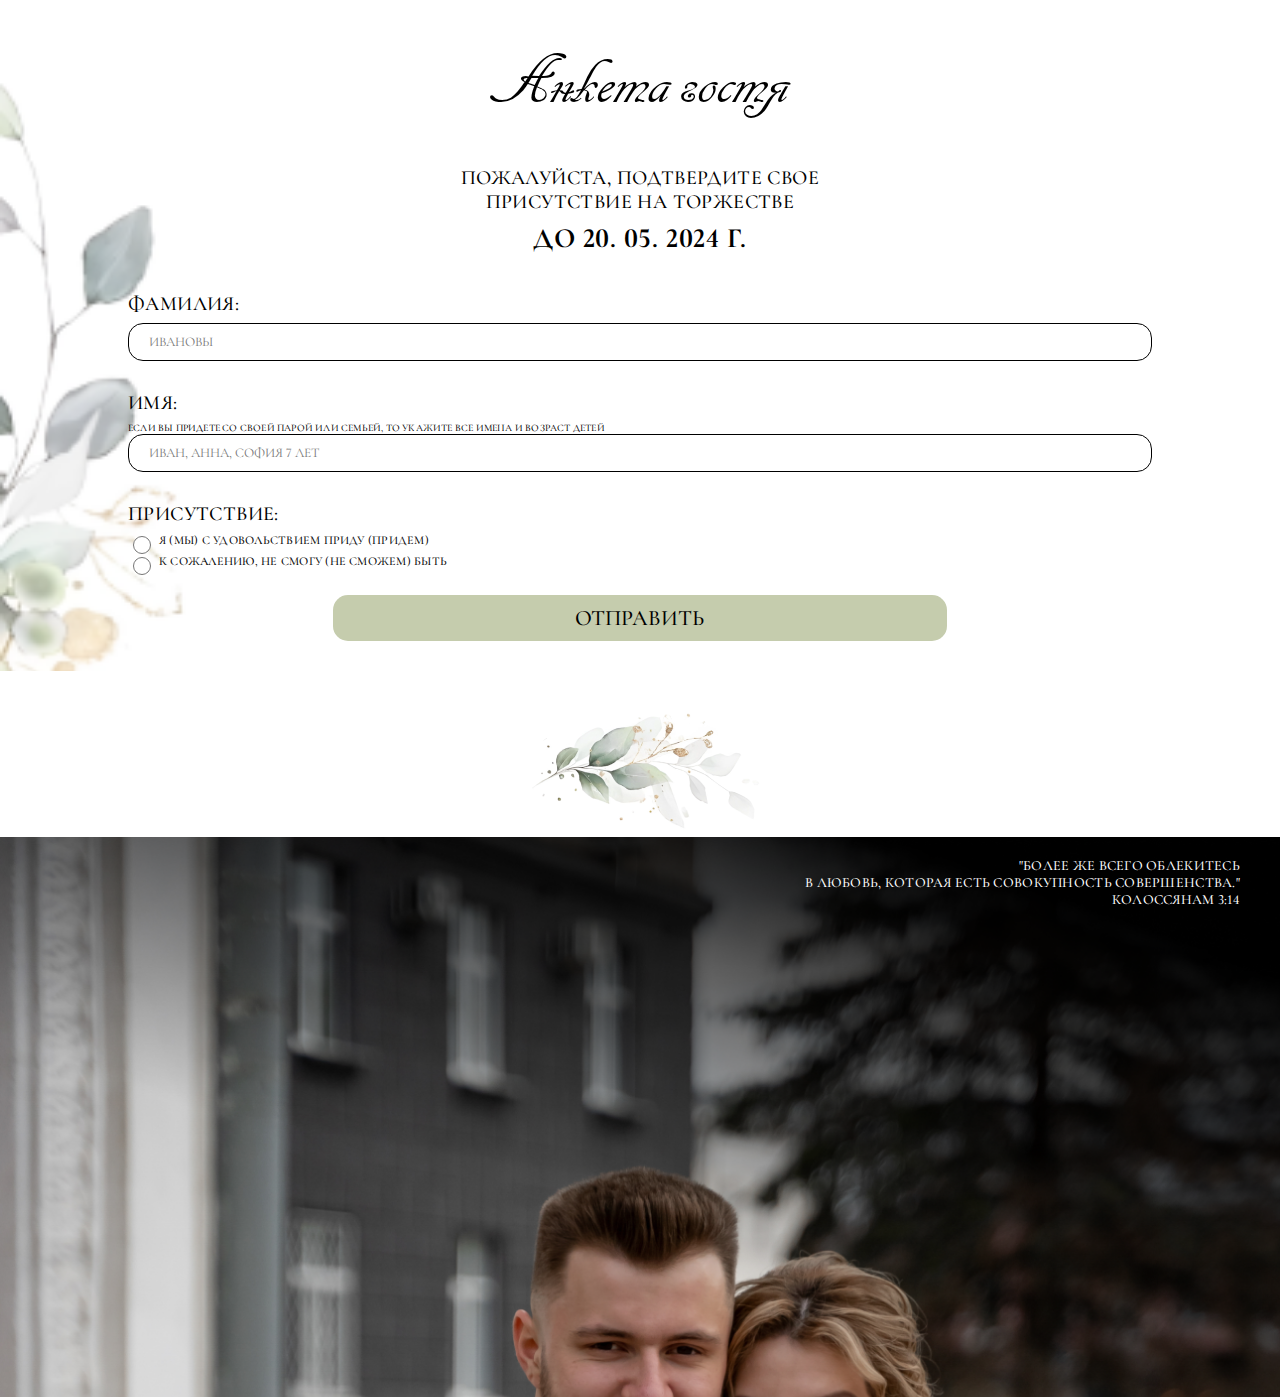
==== commit 9b81f26d: "Add formspree" ====
--- a/index.html
+++ b/index.html
@@ -138,13 +138,13 @@
 
             <h5>до 20. 05. 2024 г.</h5>
 
-            <form>
+            <form action="https://formspree.io/f/xyyroloo" method="POST">
                 <p>фамилия:</p>
-                <input type="text" placeholder="Ивановы">
+                <input type="text" placeholder="Ивановы" name="surname">
                 <p>имя:</p>
                 <span>Если вы придете со своей парой или семьей, то укажите все имена
                     и возраст детей</span>
-                <input type="text" placeholder="Иван, Анна, София 7 лет">
+                <input type="text" placeholder="Иван, Анна, София 7 лет" name="names">
 
                 <p>присутствие:</p>
                 <label>
--- a/style.css
+++ b/style.css
@@ -236,8 +236,8 @@
 .contacts__item h4 {
     font-family: 'Cormorant Infant', serif;
     font-style: normal;
-    font-weight: 500;
-    font-size: 22px;
+    font-weight: bold;
+    font-size: 20px;
     line-height: 24px;
     text-align: center;
     letter-spacing: 0.02em;
@@ -248,7 +248,7 @@
     font-family: 'Cormorant Infant', serif;
     font-style: normal;
     font-weight: 500;
-    font-size: 20px;
+    font-size: 17px;
     line-height: 24px;
     text-align: center;
     letter-spacing: 0.02em;
@@ -259,6 +259,7 @@
     border-radius: 15px;
 
     margin-top: 20px;
+    width: 120px;
 }
 
 a {
@@ -293,6 +294,7 @@
 
 form p {
     text-align: left;
+    margin-bottom: 7px;
 }
 
 form input {
@@ -324,12 +326,11 @@
     height: 18px;
     border: 1px solid #dddddd;
     background-color: #ffffff;
-    margin-right: 20px;
+    margin-right: 8px;
 }
 
 input[type="radio"]:checked {
     background-color: #C5CCAD;
-    сolor: #000000;
 }
 
 label {
@@ -341,9 +342,10 @@
     font-style: normal;
     font-weight: 500;
     font-size: 12px;
-    line-height: 24px;
-    letter-spacing: 0.02em;
-    text-transform: uppercase;
+    line-height: normal;
+    letter-spacing: 0.02em;
+    text-transform: uppercase;
+    margin-bottom: 7px;
 }
 
 /* footer styles */
@@ -353,12 +355,18 @@
     text-align: right;
     margin: 0;
     color: white;
+    line-height: normal;
 }
 
 footer {
     background-image: url('img/footer.png');
     height: 500px;
     padding: 40px;
-    background-repeat: no-repeat;
-    background-size: cover;
+    padding-top: 20px;
+    background-repeat: no-repeat;
+    background-size: cover;
+}
+
+body {
+    overflow-x: hidden;
 }